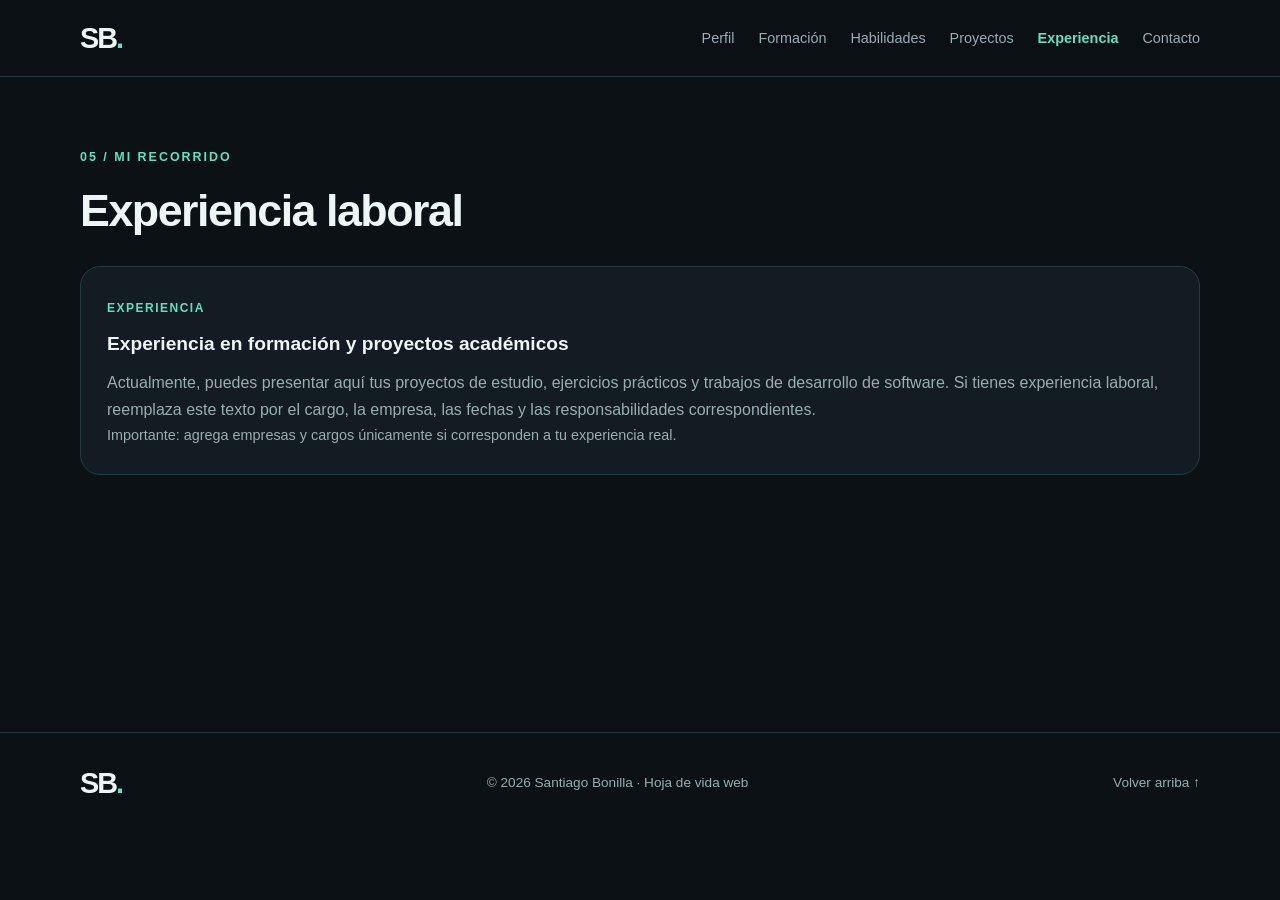
==== experiencia.html @ 16576a3f "1" ====
<!DOCTYPE html>
<html lang="es">
<head>
  <meta charset="UTF-8">
  <meta name="viewport" content="width=device-width, initial-scale=1.0">
  <meta name="description" content="Hoja de vida y portafolio de Santiago Bonilla, estudiante y desarrollador web.">
  <title>Experiencia | Santiago Bonilla</title>
  <link rel="stylesheet" href="css/styles.css">
  <script src="script.js" defer></script>
</head>
<body>
  <header class="header">
    <nav class="navbar container" aria-label="Navegación principal">
      <a href="index.html" class="logo">SB<span>.</span></a>
      <button class="menu-toggle" id="menuToggle"
        aria-label="Abrir menú" aria-expanded="false">☰</button>
      <ul class="nav-links" id="navLinks">
        <li><a href="perfil.html">Perfil</a></li>
        <li><a href="formacion.html">Formación</a></li>
        <li><a href="habilidades.html">Habilidades</a></li>
        <li><a href="proyectos.html">Proyectos</a></li>
        <li><a href="experiencia.html" aria-current="page">Experiencia</a></li>
        <li><a href="contacto.html">Contacto</a></li>
      </ul>
    </nav>
  </header>

  <main>
    <section class="section container" id="experiencia">
      <div class="section-heading">
        <p class="eyebrow">05 / MI RECORRIDO</p>
        <h2>Experiencia laboral</h2>
      </div>
      <article class="content-card">
        <span class="card-label">EXPERIENCIA</span>
        <h3>Experiencia en formación y proyectos académicos</h3>
        <p>
          Actualmente, puedes presentar aquí tus proyectos de estudio,
          ejercicios prácticos y trabajos de desarrollo de software.
          Si tienes experiencia laboral, reemplaza este texto por el cargo,
          la empresa, las fechas y las responsabilidades correspondientes.
        </p>
        <p class="muted">
          Importante: agrega empresas y cargos únicamente si corresponden
          a tu experiencia real.
        </p>
      </article>
    </section>
  </main>

  <footer class="footer">
    <div class="container footer-content">
      <a href="index.html" class="logo">SB<span>.</span></a>
      <p>© <span id="year"></span> Santiago Bonilla · Hoja de vida web</p>
      <a href="#top">Volver arriba ↑</a>
    </div>
  </footer>
</body>
</html>
---- css/styles.css ----
:root {
  --bg: #0b1115;
  --surface: #121c22;
  --surface-hover: #18262d;
  --text: #edf5f5;
  --muted: #9aadb2;
  --accent: #62e0c0;
  --border: #293b42;
  --radius: 20px;
}

* {
  box-sizing: border-box;
  margin: 0;
  padding: 0;
}

html {
  scroll-behavior: smooth;
  scroll-padding-top: 90px;
}

body {
  background: var(--bg);
  color: var(--text);
  font-family: Inter, "Segoe UI", Arial, sans-serif;
  line-height: 1.7;
}

a {
  color: inherit;
  text-decoration: none;
}

button,
a {
  -webkit-tap-highlight-color: transparent;
}

button {
  font: inherit;
}

.container {
  width: min(1120px, calc(100% - 40px));
  margin: 0 auto;
}

.header {
  position: sticky;
  top: 0;
  z-index: 100;
  background: rgba(11, 17, 21, 0.92);
  backdrop-filter: blur(14px);
  border-bottom: 1px solid var(--border);
}

.navbar {
  min-height: 76px;
  display: flex;
  justify-content: space-between;
  align-items: center;
  gap: 24px;
}

.logo {
  font-size: 1.8rem;
  font-weight: 900;
  letter-spacing: -2px;
}

.logo span {
  color: var(--accent);
}

.nav-links {
  list-style: none;
  display: flex;
  align-items: center;
  gap: 24px;
}

.nav-links a {
  color: var(--muted);
  font-size: 0.9rem;
  transition: color 0.2s;
}

.nav-links a:hover,
.nav-links a[aria-current="page"],
.social-links a:hover,
.footer a:hover {
  color: var(--accent);
}

.menu-toggle {
  display: none;
  border: 1px solid var(--border);
  color: var(--text);
  background: var(--surface);
  border-radius: 10px;
  padding: 8px 12px;
  cursor: pointer;
}

.hero {
  min-height: 610px;
  padding-top: 90px;
  padding-bottom: 90px;
  display: grid;
  grid-template-columns: 1.25fr 0.75fr;
  align-items: center;
  gap: 70px;
}

.eyebrow {
  color: var(--accent);
  font-size: 0.78rem;
  font-weight: 800;
  letter-spacing: 2px;
  text-transform: uppercase;
  margin-bottom: 16px;
}

.status-dot {
  display: inline-block;
  width: 8px;
  height: 8px;
  border-radius: 50%;
  background: var(--accent);
  box-shadow: 0 0 0 5px rgba(98, 224, 192, 0.12);
  margin-right: 7px;
}

.hero h1 {
  font-size: clamp(2.7rem, 5.6vw, 5rem);
  line-height: 1.08;
  letter-spacing: -3px;
  margin-bottom: 14px;
}

.hero h1 span {
  color: var(--accent);
}

.hero h2 {
  color: #c2d1d4;
  font-size: clamp(1.15rem, 2.5vw, 1.6rem);
  font-weight: 500;
  margin-bottom: 20px;
}

.hero-description,
.section-description {
  color: var(--muted);
  max-width: 650px;
}

.hero-buttons,
.contact-actions {
  display: flex;
  flex-wrap: wrap;
  gap: 12px;
  margin-top: 28px;
}

.button {
  display: inline-flex;
  justify-content: center;
  align-items: center;
  gap: 8px;
  border-radius: 12px;
  padding: 12px 18px;
  font-size: 0.9rem;
  font-weight: 750;
  transition: transform 0.2s, background 0.2s;
}

.button:hover {
  transform: translateY(-3px);
}

.primary {
  background: var(--accent);
  color: #08231d;
}

.primary:hover {
  background: #82efd4;
}

.secondary {
  background: var(--surface);
  border: 1px solid var(--border);
  color: var(--text);
}

.secondary:hover {
  background: var(--surface-hover);
}

.social-links {
  display: flex;
  gap: 18px;
  margin-top: 25px;
  color: var(--muted);
  font-size: 0.92rem;
}

.hero-visual {
  position: relative;
  display: grid;
  place-items: center;
  min-width: 0;
}

.photo-frame {
  position: relative;
  z-index: 2;
  width: min(100%, 340px);
  aspect-ratio: 4 / 5;
  border: 1px solid #36534f;
  border-radius: 32px;
  padding: 12px;
  background: linear-gradient(145deg, #1c3938, #122027);
  box-shadow: 0 24px 80px rgba(0, 0, 0, 0.3);
}

.profile-photo {
  display: block;
  width: 100%;
  height: 100%;
  object-fit: cover;
  object-position: center;
  border-radius: 23px;
  background: var(--surface);
}

.photo-fallback {
  display: none;
  width: 100%;
  height: 100%;
  place-items: center;
  border-radius: 23px;
  background: linear-gradient(145deg, #183b37, #15242b);
  color: var(--accent);
  font-size: 5rem;
  font-weight: 900;
}

.photo-caption {
  position: absolute;
  left: 25px;
  right: 25px;
  bottom: 25px;
  padding: 12px;
  border: 1px solid rgba(255, 255, 255, 0.12);
  border-radius: 12px;
  background: rgba(11, 17, 21, 0.88);
  backdrop-filter: blur(10px);
  font-size: 0.8rem;
}

.decoration {
  position: absolute;
  border: 1px solid rgba(98, 224, 192, 0.35);
  border-radius: 28px;
  width: 75%;
  height: 75%;
}

.decoration-one {
  transform: rotate(9deg);
  background: rgba(98, 224, 192, 0.035);
}

.decoration-two {
  transform: rotate(-8deg);
  border-color: rgba(98, 224, 192, 0.15);
}

.section {
  padding-top: 70px;
  padding-bottom: 40px;
  scroll-margin-top: 85px;
}

.section-heading {
  margin-bottom: 28px;
}

.section-heading h2,
.contact-card h2 {
  font-size: clamp(2rem, 4vw, 2.8rem);
  line-height: 1.2;
  letter-spacing: -1.5px;
  margin-bottom: 12px;
}

.content-card,
.skill-card,
.project-card {
  border: 1px solid var(--border);
  background: var(--surface);
  border-radius: var(--radius);
  padding: 26px;
}

.profile-text p + p {
  margin-top: 15px;
}

.profile-text p,
.content-card > p,
.project-card > p,
.contact-card > div > p:last-child {
  color: var(--muted);
}

.timeline-card {
  display: flex;
  align-items: flex-start;
  gap: 18px;
}

.timeline-marker {
  flex: 0 0 12px;
  height: 12px;
  margin-top: 8px;
  border-radius: 50%;
  background: var(--accent);
  box-shadow: 0 0 0 6px rgba(98, 224, 192, 0.1);
}

.timeline-card h3,
.content-card h3 {
  margin: 8px 0;
  font-size: 1.2rem;
}

.card-label {
  color: var(--accent);
  font-size: 0.75rem;
  font-weight: 800;
  letter-spacing: 1.5px;
}

.muted {
  color: var(--muted);
  font-size: 0.9rem;
}

.tag {
  display: inline-flex;
  padding: 5px 10px;
  border-radius: 8px;
  border: 1px solid var(--border);
  background: #17252a;
  color: #c2d4d6;
  font-size: 0.78rem;
}

.timeline-card .tag {
  margin-top: 15px;
}

.skills-grid,
.projects-grid {
  display: grid;
  grid-template-columns: repeat(3, minmax(0, 1fr));
  gap: 18px;
}

.skill-card,
.project-card {
  transition: transform 0.2s, border-color 0.2s;
}

.skill-card:hover,
.project-card:hover {
  transform: translateY(-4px);
  border-color: #477c70;
}

.skill-icon,
.project-icon {
  display: grid;
  place-items: center;
  width: 48px;
  height: 48px;
  border-radius: 14px;
  background: #1b3434;
  color: var(--accent);
  font-size: 1.5rem;
  margin-bottom: 20px;
}

.skill-card h3,
.project-card h3 {
  font-size: 1.1rem;
  margin-bottom: 14px;
}

.tags {
  display: flex;
  flex-wrap: wrap;
  gap: 8px;
}

.section-description {
  margin-top: 8px;
}

.project-card {
  display: flex;
  flex-direction: column;
  align-items: flex-start;
  min-height: 340px;
}

.project-top {
  width: 100%;
  display: flex;
  justify-content: space-between;
  align-items: flex-start;
}

.project-icon {
  margin-bottom: 18px;
}

.project-number {
  color: var(--muted);
  font-size: 0.7rem;
  letter-spacing: 1px;
}

.project-card > p {
  margin-bottom: 18px;
}

.project-card .tags {
  margin-top: auto;
  margin-bottom: 20px;
}

.project-link {
  color: var(--accent);
  font-size: 0.9rem;
  font-weight: 750;
}

.project-link:hover {
  text-decoration: underline;
}

.contact-card {
  display: flex;
  justify-content: space-between;
  align-items: center;
  gap: 30px;
  padding: 34px;
  border: 1px solid #31574f;
  border-radius: 24px;
  background: linear-gradient(125deg, #142a2b, #121c22 75%);
}

.contact-card h2 {
  font-size: clamp(1.8rem, 3vw, 2.5rem);
}

.contact-card > div > p:last-child {
  max-width: 580px;
}

.contact-actions {
  margin-top: 0;
  flex-shrink: 0;
  flex-direction: column;
}

.footer {
  margin-top: 70px;
  border-top: 1px solid var(--border);
}

.footer-content {
  min-height: 100px;
  display: flex;
  align-items: center;
  justify-content: space-between;
  gap: 20px;
}

.footer-content p,
.footer-content > a:last-child {
  color: var(--muted);
  font-size: 0.85rem;
}

@media (max-width: 900px) {
  .nav-links {
    gap: 13px;
  }

  .nav-links a {
    font-size: 0.82rem;
  }

  .hero {
    gap: 30px;
    padding-top: 65px;
    padding-bottom: 65px;
  }

  .skills-grid,
  .projects-grid {
    grid-template-columns: repeat(2, minmax(0, 1fr));
  }

  .contact-card {
    align-items: flex-start;
    flex-direction: column;
  }

  .contact-actions {
    flex-direction: row;
    flex-wrap: wrap;
  }
}

@media (max-width: 680px) {
  .container {
    width: min(100% - 32px, 560px);
  }

  .navbar {
    min-height: 68px;
  }

  .menu-toggle {
    display: block;
  }

  .nav-links {
    display: none;
    position: absolute;
    top: 68px;
    left: 0;
    right: 0;
    flex-direction: column;
    align-items: stretch;
    gap: 0;
    padding: 10px 20px 18px;
    background: var(--bg);
    border-bottom: 1px solid var(--border);
  }

  .nav-links.open {
    display: flex;
  }

  .nav-links a {
    display: block;
    padding: 10px 0;
    font-size: 0.95rem;
  }

  .hero {
    grid-template-columns: 1fr;
    gap: 40px;
    padding-top: 55px;
    padding-bottom: 45px;
  }

  .hero h1 {
    font-size: clamp(2.6rem, 11vw, 4rem);
    letter-spacing: -2px;
  }

  .hero-visual {
    max-width: 340px;
    width: 100%;
    margin: 0 auto;
  }

  .section {
    padding-top: 48px;
    padding-bottom: 22px;
  }

  .skills-grid,
  .projects-grid {
    grid-template-columns: 1fr;
  }

  .project-card {
    min-height: 0;
  }

  .content-card,
  .skill-card,
  .project-card {
    padding: 21px;
  }

  .contact-card {
    padding: 24px;
  }

  .contact-actions {
    width: 100%;
  }

  .contact-actions .button {
    width: 100%;
  }

  .footer-content {
    padding-top: 20px;
    padding-bottom: 20px;
    flex-direction: column;
    align-items: flex-start;
    gap: 8px;
  }
}

@media (prefers-reduced-motion: reduce) {
  html {
    scroll-behavior: auto;
  }

  *,
  *::before,
  *::after {
    transition-duration: 0.01ms !important;
  }
}

/* Páginas separadas */
main {
  min-height: 65vh;
}

.nav-links a[aria-current="page"] {
  font-weight: 700;
}
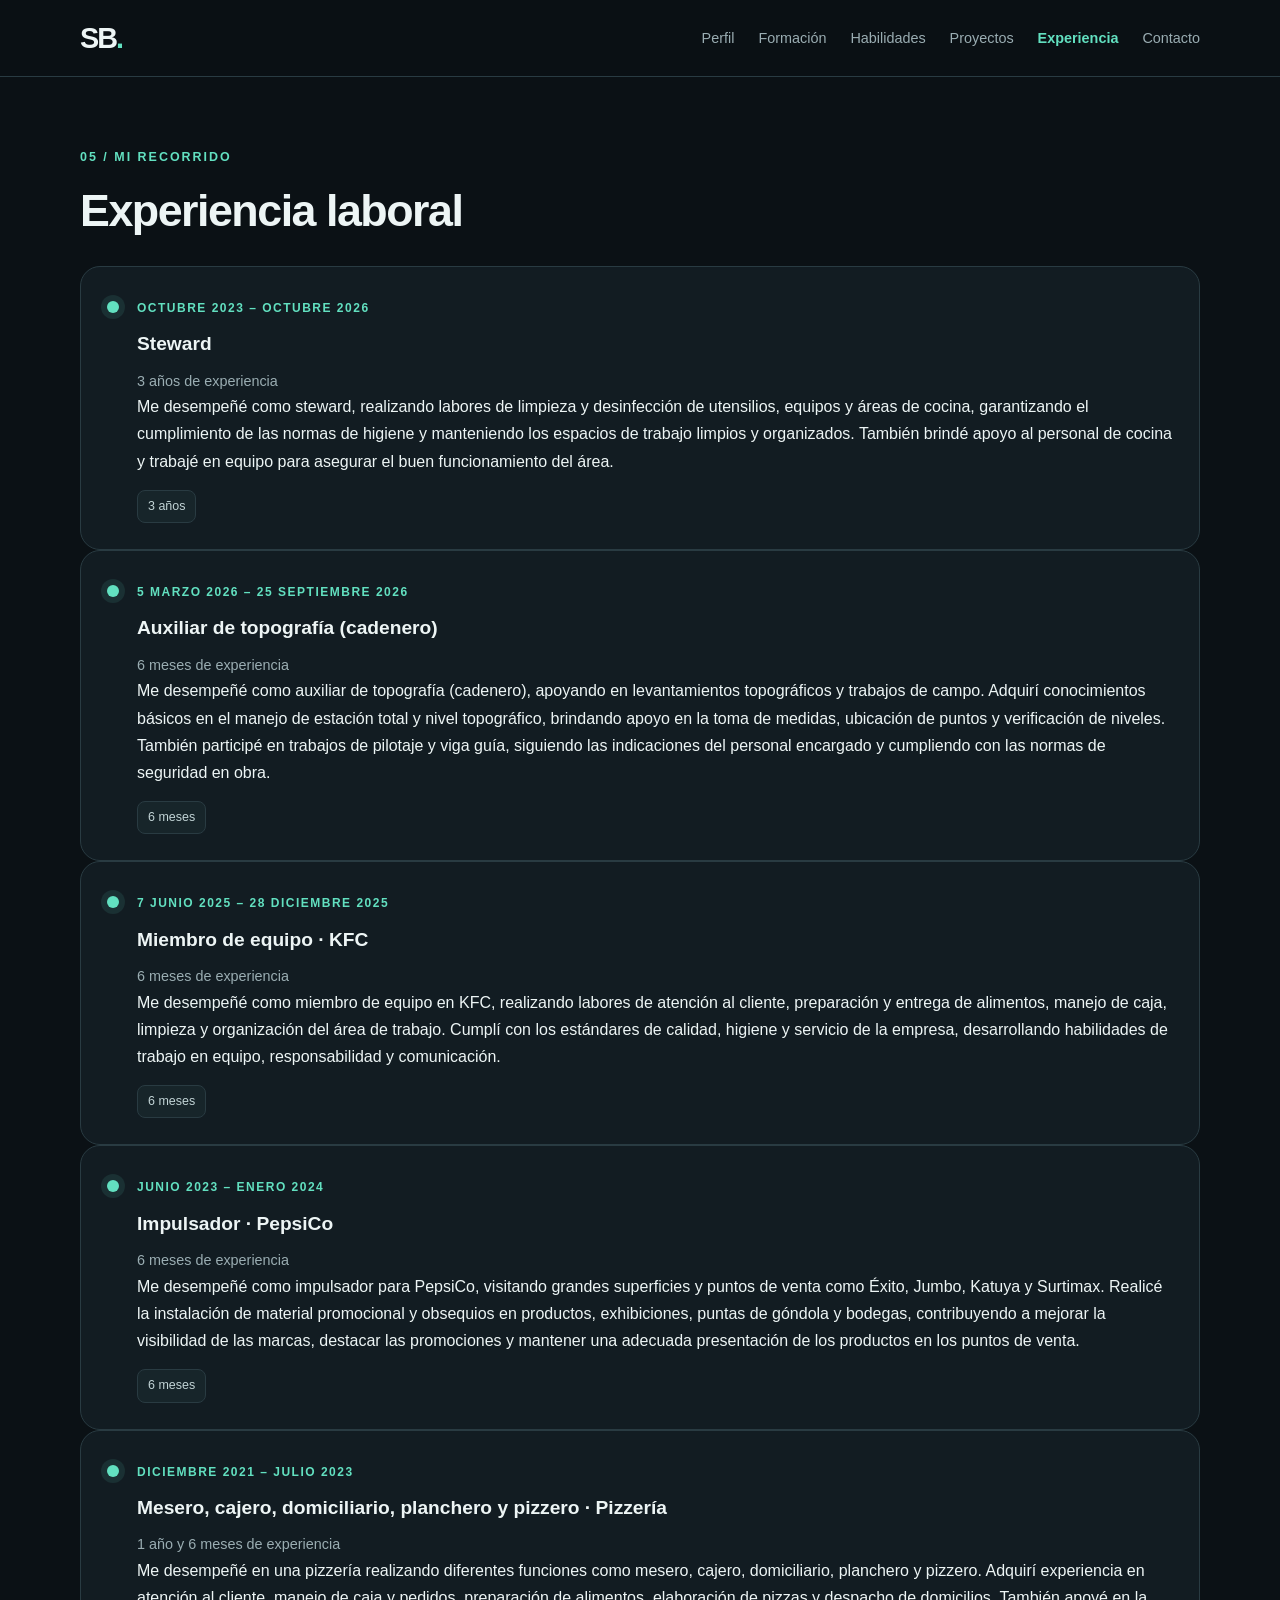
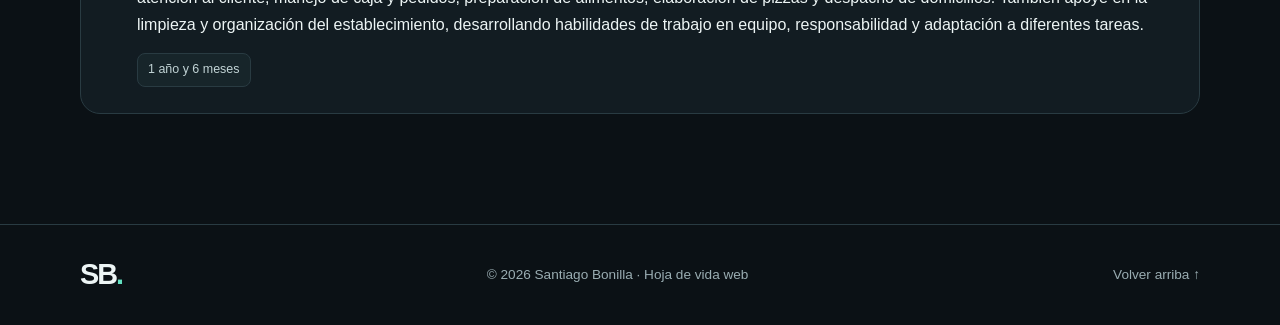
==== commit 1eac4aad: "1" ====
--- a/experiencia.html
+++ b/experiencia.html
@@ -27,25 +27,108 @@
 
   <main>
     <section class="section container" id="experiencia">
-      <div class="section-heading">
-        <p class="eyebrow">05 / MI RECORRIDO</p>
-        <h2>Experiencia laboral</h2>
+  <div class="section-heading">
+    <p class="eyebrow">05 / MI RECORRIDO</p>
+    <h2>Experiencia laboral</h2>
+  </div>
+
+  <div class="experience-list">
+
+    <article class="content-card timeline-card">
+      <div class="timeline-marker"></div>
+      <div>
+        <span class="card-label">OCTUBRE 2023 – OCTUBRE 2026</span>
+        <h3>Steward</h3>
+        <p class="muted">3 años de experiencia</p>
+        <p>
+          Me desempeñé como steward, realizando labores de limpieza y
+          desinfección de utensilios, equipos y áreas de cocina,
+          garantizando el cumplimiento de las normas de higiene y
+          manteniendo los espacios de trabajo limpios y organizados.
+          También brindé apoyo al personal de cocina y trabajé en equipo
+          para asegurar el buen funcionamiento del área.
+        </p>
+        <span class="tag">3 años</span>
       </div>
-      <article class="content-card">
-        <span class="card-label">EXPERIENCIA</span>
-        <h3>Experiencia en formación y proyectos académicos</h3>
+    </article>
+
+    <article class="content-card timeline-card">
+      <div class="timeline-marker"></div>
+      <div>
+        <span class="card-label">5 MARZO 2026 – 25 SEPTIEMBRE 2026</span>
+        <h3>Auxiliar de topografía (cadenero)</h3>
+        <p class="muted">6 meses de experiencia</p>
         <p>
-          Actualmente, puedes presentar aquí tus proyectos de estudio,
-          ejercicios prácticos y trabajos de desarrollo de software.
-          Si tienes experiencia laboral, reemplaza este texto por el cargo,
-          la empresa, las fechas y las responsabilidades correspondientes.
+          Me desempeñé como auxiliar de topografía (cadenero), apoyando en
+          levantamientos topográficos y trabajos de campo. Adquirí
+          conocimientos básicos en el manejo de estación total y nivel
+          topográfico, brindando apoyo en la toma de medidas, ubicación de
+          puntos y verificación de niveles. También participé en trabajos
+          de pilotaje y viga guía, siguiendo las indicaciones del personal
+          encargado y cumpliendo con las normas de seguridad en obra.
         </p>
-        <p class="muted">
-          Importante: agrega empresas y cargos únicamente si corresponden
-          a tu experiencia real.
+        <span class="tag">6 meses</span>
+      </div>
+    </article>
+
+    <article class="content-card timeline-card">
+      <div class="timeline-marker"></div>
+      <div>
+        <span class="card-label">7 JUNIO 2025 – 28 DICIEMBRE 2025</span>
+        <h3>Miembro de equipo · KFC</h3>
+        <p class="muted">6 meses de experiencia</p>
+        <p>
+          Me desempeñé como miembro de equipo en KFC, realizando labores de
+          atención al cliente, preparación y entrega de alimentos, manejo
+          de caja, limpieza y organización del área de trabajo. Cumplí con
+          los estándares de calidad, higiene y servicio de la empresa,
+          desarrollando habilidades de trabajo en equipo, responsabilidad
+          y comunicación.
         </p>
-      </article>
-    </section>
+        <span class="tag">6 meses</span>
+      </div>
+    </article>
+
+    <article class="content-card timeline-card">
+      <div class="timeline-marker"></div>
+      <div>
+        <span class="card-label">JUNIO 2023 – ENERO 2024</span>
+        <h3>Impulsador · PepsiCo</h3>
+        <p class="muted">6 meses de experiencia</p>
+        <p>
+          Me desempeñé como impulsador para PepsiCo, visitando grandes
+          superficies y puntos de venta como Éxito, Jumbo, Katuya y
+          Surtimax. Realicé la instalación de material promocional y
+          obsequios en productos, exhibiciones, puntas de góndola y
+          bodegas, contribuyendo a mejorar la visibilidad de las marcas,
+          destacar las promociones y mantener una adecuada presentación de
+          los productos en los puntos de venta.
+        </p>
+        <span class="tag">6 meses</span>
+      </div>
+    </article>
+
+    <article class="content-card timeline-card">
+      <div class="timeline-marker"></div>
+      <div>
+        <span class="card-label">DICIEMBRE 2021 – JULIO 2023</span>
+        <h3>Mesero, cajero, domiciliario, planchero y pizzero · Pizzería</h3>
+        <p class="muted">1 año y 6 meses de experiencia</p>
+        <p>
+          Me desempeñé en una pizzería realizando diferentes funciones como
+          mesero, cajero, domiciliario, planchero y pizzero. Adquirí
+          experiencia en atención al cliente, manejo de caja y pedidos,
+          preparación de alimentos, elaboración de pizzas y despacho de
+          domicilios. También apoyé en la limpieza y organización del
+          establecimiento, desarrollando habilidades de trabajo en equipo,
+          responsabilidad y adaptación a diferentes tareas.
+        </p>
+        <span class="tag">1 año y 6 meses</span>
+      </div>
+    </article>
+
+  </div>
+</section>
   </main>
 
   <footer class="footer">
